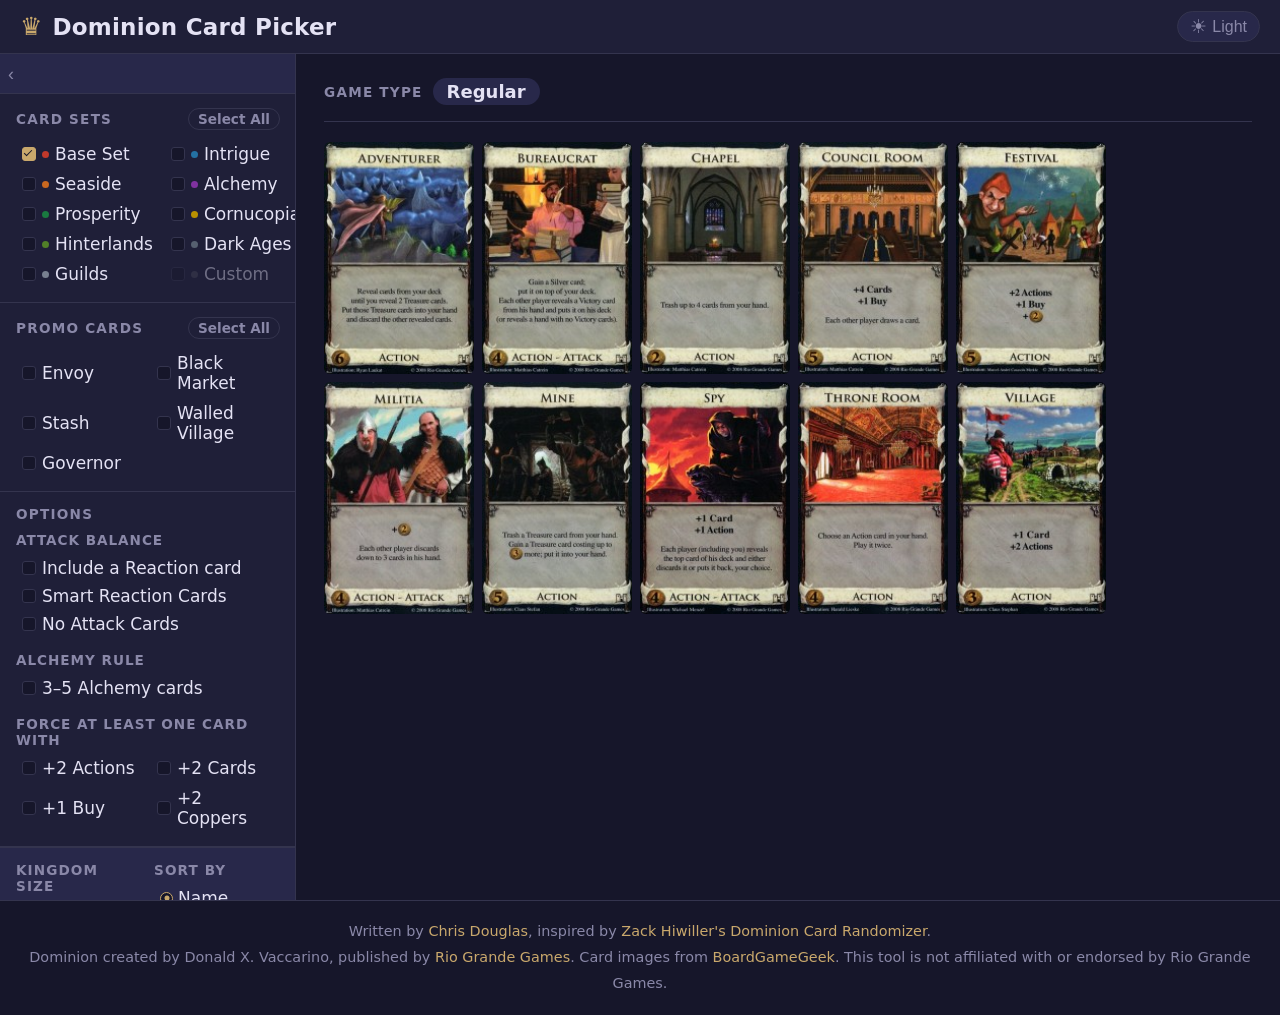
==== index.html @ dff71ae9 "Update UI." ====
<!DOCTYPE html>
<html lang="en" data-theme="dark">
<head>
  <meta charset="UTF-8" />
  <meta name="viewport" content="width=device-width, initial-scale=1.0" />
  <title>Dominion Card Picker</title>
  <!-- Runs before CSS to prevent flash of wrong theme -->
  <script>
    (function () {
      const t = localStorage.getItem('dominion-theme');
      if (t) document.documentElement.setAttribute('data-theme', t);
    })();
  </script>
  <link rel="stylesheet" href="css/index.css" />
  <script src="js/card_data.js"></script>
  <script type="module" src="js/dominion_picker.js"></script>
</head>
<body>

  <header class="site-header">
    <div class="header-inner">
      <div class="header-brand">
        <span class="brand-icon" aria-hidden="true">♛</span>
        <h1>Dominion Card Picker</h1>
      </div>
      <button id="themeToggle" class="theme-toggle" type="button" aria-label="Switch to light mode">
        <span class="theme-icon">☀</span>
        <span class="theme-label">Light</span>
      </button>
    </div>
  </header>

  <div class="app-layout">

    <!-- ── Sidebar ── -->
    <div class="sidebar-track" id="sidebarTrack">
    <aside class="sidebar" id="sidebar">
      <button class="sidebar-toggle" id="sidebarToggle" type="button" aria-label="Toggle controls panel">
        <span class="sidebar-toggle-icon" aria-hidden="true">‹</span>
        <span class="sidebar-toggle-label">Controls</span>
      </button>
      <form name="controlForm" novalidate>

        <!-- Card Sets -->
        <section class="panel">
          <div class="panel-header">
            <h2 class="panel-title">Card Sets</h2>
            <label class="select-all-chip">
              <input type="checkbox" id="allSetsToggle" value="31" name="allSets" />
              <span id="allCardsText">Select All</span>
            </label>
          </div>
          <div class="checkbox-grid">
            <label class="check-item">
              <input type="checkbox" name="base" value="1" checked />
              <span class="check-box"></span>
              <span class="set-dot" data-set="base"></span>Base Set
            </label>
            <label class="check-item">
              <input type="checkbox" name="intrigue" value="2" />
              <span class="check-box"></span>
              <span class="set-dot" data-set="intrigue"></span>Intrigue
            </label>
            <label class="check-item">
              <input type="checkbox" name="seaside" value="3" />
              <span class="check-box"></span>
              <span class="set-dot" data-set="seaside"></span>Seaside
            </label>
            <label class="check-item">
              <input type="checkbox" name="alchemy" value="4" />
              <span class="check-box"></span>
              <span class="set-dot" data-set="alchemy"></span>Alchemy
            </label>
            <label class="check-item">
              <input type="checkbox" name="prosperity" value="5" />
              <span class="check-box"></span>
              <span class="set-dot" data-set="prosperity"></span>Prosperity
            </label>
            <label class="check-item">
              <input type="checkbox" name="cornucopia" value="6" />
              <span class="check-box"></span>
              <span class="set-dot" data-set="cornucopia"></span>Cornucopia
            </label>
            <label class="check-item">
              <input type="checkbox" name="hinterlands" value="7" />
              <span class="check-box"></span>
              <span class="set-dot" data-set="hinterlands"></span>Hinterlands
            </label>
            <label class="check-item">
              <input type="checkbox" name="darkages" value="8" />
              <span class="check-box"></span>
              <span class="set-dot" data-set="darkages"></span>Dark Ages
            </label>
            <label class="check-item">
              <input type="checkbox" name="guilds" value="9" />
              <span class="check-box"></span>
              <span class="set-dot" data-set="guilds"></span>Guilds
            </label>
            <label class="check-item">
              <input type="checkbox" name="custom" value="10" />
              <span class="check-box"></span>
              <span class="set-dot" data-set="custom"></span>Custom
            </label>
          </div>
        </section>

        <!-- Promo Cards -->
        <section class="panel">
          <div class="panel-header">
            <h2 class="panel-title">Promo Cards</h2>
            <label class="select-all-chip">
              <input type="checkbox" id="allPromosToggle" value="32" name="allSets" />
              <span id="allPromoCardsText">Select All</span>
            </label>
          </div>
          <div class="checkbox-grid checkbox-grid--promos">
            <label class="check-item">
              <input type="checkbox" name="envoy" value="20" />
              <span class="check-box"></span>Envoy
            </label>
            <label class="check-item">
              <input type="checkbox" name="blackMarket" value="21" />
              <span class="check-box"></span>Black Market
            </label>
            <label class="check-item">
              <input type="checkbox" name="stash" value="22" />
              <span class="check-box"></span>Stash
            </label>
            <label class="check-item">
              <input type="checkbox" name="walledvillage" value="23" />
              <span class="check-box"></span>Walled Village
            </label>
            <label class="check-item">
              <input type="checkbox" name="governor" value="24" />
              <span class="check-box"></span>Governor
            </label>
          </div>
        </section>

        <!-- Options -->
        <section class="panel">
          <h2 class="panel-title">Options</h2>

          <div class="option-group">
            <h3 class="option-group-title">Attack Balance</h3>
            <label class="check-item">
              <input type="checkbox" name="attackBalance" value="35" />
              <span class="check-box"></span>
              Include a Reaction card
            </label>
            <label class="check-item" title="Picks the reaction card that best counters the selected attack cards.">
              <input type="checkbox" name="smartAttackBalance" value="36" />
              <span class="check-box"></span>
              Smart Reaction Cards
            </label>
            <label class="check-item">
              <input type="checkbox" name="noAttack" value="40" />
              <span class="check-box"></span>
              No Attack Cards
            </label>
          </div>

          <div class="option-group">
            <h3 class="option-group-title">Alchemy Rule</h3>
            <label class="check-item" title="Applies the recommended 3–5 Alchemy card rule when Alchemy is selected.">
              <input type="checkbox" name="randomAlchemy" value="32" />
              <span class="check-box"></span>
              3–5 Alchemy cards
            </label>
          </div>

          <div class="option-group">
            <h3 class="option-group-title">Force at Least One Card With</h3>
            <div class="force-grid">
              <label class="check-item" title="Forces at least 1 card that grants +2 or more Actions.">
                <input type="checkbox" name="mustActions" value="50" />
                <span class="check-box"></span>+2 Actions
              </label>
              <label class="check-item" title="Forces at least 1 card that grants +2 or more Cards.">
                <input type="checkbox" name="mustCards" value="51" />
                <span class="check-box"></span>+2 Cards
              </label>
              <label class="check-item" title="Forces at least 1 card that grants +1 or more Buys.">
                <input type="checkbox" name="mustBuys" value="52" />
                <span class="check-box"></span>+1 Buy
              </label>
              <label class="check-item" title="Forces at least 1 card that grants +2 or more Coppers.">
                <input type="checkbox" name="mustCoppers" value="53" />
                <span class="check-box"></span>+2 Coppers
              </label>
            </div>
          </div>
        </section>

        <!-- Generate -->
        <section class="panel panel--generate">
          <div class="generate-controls">
            <div class="generate-count">
              <label class="field-label" for="numberOfCards">Kingdom Size</label>
              <select name="numberOfCards" id="numberOfCards">
                <option value="10" selected>10 cards</option>
                <option value="11">11 cards</option>
                <option value="12">12 cards</option>
                <option value="13">13 cards</option>
                <option value="14">14 cards</option>
                <option value="15">15 cards</option>
              </select>
            </div>
            <div class="sort-controls">
              <span class="field-label">Sort By</span>
              <div class="radio-group">
                <label class="radio-item">
                  <input type="radio" name="sortOption" value="0" checked />
                  <span class="radio-dot"></span>Name
                </label>
                <label class="radio-item">
                  <input type="radio" name="sortOption" value="1" />
                  <span class="radio-dot"></span>Cost
                </label>
                <label class="radio-item">
                  <input type="radio" name="sortOption" value="2" />
                  <span class="radio-dot"></span>Set
                </label>
              </div>
            </div>
          </div>
          <button type="button" id="newRandomBtn" class="btn-generate">
            New Random Kingdom
          </button>
        </section>

        <!-- Pre-generated Sets -->
        <section class="panel">
          <h2 class="panel-title">Pre-generated Sets</h2>
          <div id="preGenContainer" class="pregen-container" style="display:none"></div>
        </section>

      </form>
    </aside>
    </div><!-- /sidebar-track -->

    <!-- ── Output ── -->
    <main class="output-area">
      <div class="game-type-bar">
        <span class="game-type-label">Game Type</span>
        <span id="gameType" class="game-type-badge regular"></span>
      </div>
      <div id="content"></div>
    </main>

  </div>

  <footer class="site-footer">
    <p>
      Written by <a href="http://www.chrisdouglas.ca/games/dominion/" target="_blank" rel="noopener">Chris Douglas</a>,
      inspired by <a href="http://www.hiwiller.com/dominion/" target="_blank" rel="noopener">Zack Hiwiller's Dominion Card Randomizer</a>.<br />
      Dominion created by Donald X. Vaccarino, published by
      <a href="http://www.riograndegames.com/games.html?id=278" target="_blank" rel="noopener">Rio Grande Games</a>.
      Card images from <a href="http://www.boardgamegeek.com/boardgame/36218/dominion" target="_blank" rel="noopener">BoardGameGeek</a>.
      This tool is not affiliated with or endorsed by Rio Grande Games.
    </p>
  </footer>

</body>
</html>
---- css/index.css ----
/* ════════════════════════════════════════════════════
   Dominion Card Picker — index.css
   Theme: dark (default) | light  →  [data-theme="light"] on <html>
   Sidebar: collapses left on desktop, collapses up on mobile
   ════════════════════════════════════════════════════ */

/* ── Reset ── */
*, *::before, *::after { box-sizing: border-box; margin: 0; padding: 0; }
html { font-size: 20px; }

/* ════════════════════════════════════════════════════
   Theme Variables
   ════════════════════════════════════════════════════ */

/* Dark (default) */
:root {
  --bg:                #16162a;
  --bg-surface:        #1f1f38;
  --bg-elevated:       #28284a;
  --bg-hover:          #31315a;
  --text:              #e4e2f4;
  --text-muted:        #8a88a8;
  --accent:            #c9a86c;
  --accent-hover:      #dfc08a;
  --accent-text:       #16162a;
  --border:            #34344e;
  --input-bg:          #16162a;
  --shadow-sm:         0 1px 4px rgba(0,0,0,.4);
  --shadow:            0 4px 16px rgba(0,0,0,.55);
  --shadow-card:       0 8px 28px rgba(0,0,0,.65);
  --radius:            8px;
  --radius-sm:         4px;
  --radius-pill:       20px;
  --transition:        160ms ease;
  --sidebar-w:         296px;
  --sidebar-strip:     28px;  /* collapsed width on desktop */
  --toggle-h:          40px;  /* height of sidebar toggle bar */
  --header-h:          54px;
  --color-special:     #e87858;
}

/* Light (parchment) */
[data-theme="light"] {
  --bg:                #ede8d8;
  --bg-surface:        #f6f2e6;
  --bg-elevated:       #e8e2cc;
  --bg-hover:          #ddd7c0;
  --text:              #26200e;
  --text-muted:        #6a5c3e;
  --accent:            #7b3f00;
  --accent-hover:      #9a5218;
  --accent-text:       #f6f2e6;
  --border:            #cec4a4;
  --input-bg:          #f6f2e6;
  --shadow-sm:         0 1px 4px rgba(0,0,0,.12);
  --shadow:            0 4px 16px rgba(0,0,0,.16);
  --shadow-card:       0 8px 28px rgba(0,0,0,.22);
  --color-special:     #b83020;
}

/* Card set palette — same on both themes */
:root {
  --set-base:        #c0392b;
  --set-intrigue:    #2471a3;
  --set-seaside:     #c96820;
  --set-alchemy:     #8032a0;
  --set-prosperity:  #1a7a40;
  --set-cornucopia:  #b89000;
  --set-hinterlands: #518028;
  --set-darkages:    #566070;
  --set-guilds:      #788090;
  --set-custom:      #484858;
}

/* ════════════════════════════════════════════════════
   Base
   ════════════════════════════════════════════════════ */
body {
  font-family: system-ui, -apple-system, 'Segoe UI', Roboto, sans-serif;
  background: var(--bg);
  color: var(--text);
  min-height: 100vh;
  display: flex;
  flex-direction: column;
  transition: background var(--transition), color var(--transition);
}
a { color: var(--accent); text-decoration: none; }
a:hover { text-decoration: underline; }

/* ════════════════════════════════════════════════════
   Header
   ════════════════════════════════════════════════════ */
.site-header {
  height: var(--header-h);
  background: var(--bg-surface);
  border-bottom: 1px solid var(--border);
  position: sticky;
  top: 0;
  z-index: 100;
  flex-shrink: 0;
  transition: background var(--transition), border-color var(--transition);
}
.header-inner {
  max-width: 1800px;
  margin: 0 auto;
  padding: 0 20px;
  height: 100%;
  display: flex;
  align-items: center;
  justify-content: space-between;
}
.header-brand { display: flex; align-items: center; gap: 10px; }
.brand-icon   { font-size: 1.25rem; color: var(--accent); line-height: 1; }
h1 { font-size: 1.15rem; font-weight: 600; letter-spacing: .01em; }

.theme-toggle {
  display: flex;
  align-items: center;
  gap: 5px;
  padding: 5px 12px;
  background: var(--bg-elevated);
  border: 1px solid var(--border);
  border-radius: var(--radius-pill);
  color: var(--text-muted);
  font-size: .8rem;
  cursor: pointer;
  transition: all var(--transition);
}
.theme-toggle:hover { border-color: var(--accent); color: var(--accent); }
.theme-icon { font-size: .95rem; line-height: 1; }

/* ════════════════════════════════════════════════════
   App layout  (flex; sidebar-track collapses)
   ════════════════════════════════════════════════════ */
.app-layout {
  display: flex;
  flex: 1;
  align-items: stretch;
  max-width: 1800px;
  margin: 0 auto;
  width: 100%;
}

/* ════════════════════════════════════════════════════
   Sidebar track — handles clipping + width transition
   ════════════════════════════════════════════════════ */
.sidebar-track {
  flex-shrink: 0;
  width: var(--sidebar-w);
  overflow: hidden;                              /* clips sidebar during collapse */
  border-right: 1px solid var(--border);
  transition: width 260ms cubic-bezier(.4,0,.2,1),
              border-color var(--transition);
}
.sidebar-track.collapsed {
  width: var(--sidebar-strip);
}

/* ── Sidebar — sticky scroller inside the track ── */
.sidebar {
  width: var(--sidebar-w);                       /* fixed; gets clipped by track */
  min-height: 100%;
  background: var(--bg-surface);
  position: sticky;
  top: var(--header-h);
  max-height: calc(100vh - var(--header-h));
  overflow-y: auto;
  overflow-x: hidden;
  display: flex;
  flex-direction: column;
  transition: background var(--transition);
}
.sidebar::-webkit-scrollbar { width: 3px; }
.sidebar::-webkit-scrollbar-track { background: transparent; }
.sidebar::-webkit-scrollbar-thumb { background: var(--border); border-radius: 2px; }

/* ── Sidebar toggle button ── */
.sidebar-toggle {
  width: 100%;
  height: var(--toggle-h);
  display: flex;
  align-items: center;
  gap: 9px;
  padding: 0 10px 0 8px;
  background: var(--bg-elevated);
  border: none;
  border-bottom: 1px solid var(--border);
  color: var(--text-muted);
  font-size: .82rem;
  cursor: pointer;
  flex-shrink: 0;
  white-space: nowrap;
  position: sticky;
  top: 0;
  z-index: 10;
  transition: background var(--transition), color var(--transition);
}
.sidebar-toggle:hover { background: var(--bg-hover); color: var(--text); }

.sidebar-toggle-icon {
  font-size: .9rem;
  line-height: 1;
  flex-shrink: 0;
  transition: transform 260ms cubic-bezier(.4,0,.2,1);
}

/* ════════════════════════════════════════════════════
   Desktop collapse  (> 780px) — slides left
   ════════════════════════════════════════════════════ */
@media (min-width: 781px) {
  .sidebar-toggle-label { display: none; }

  /* ‹ default (collapse left) → rotates to › on collapse */
  .sidebar-track.collapsed .sidebar-toggle-icon {
    transform: rotate(180deg);
  }
}

/* ════════════════════════════════════════════════════
   Mobile collapse  (≤ 780px) — collapses up
   ════════════════════════════════════════════════════ */
@media (max-width: 780px) {
  .app-layout { flex-direction: column; }

  .sidebar-track {
    width: 100%;
    border-right: none;
    border-bottom: 1px solid var(--border);
    max-height: 2000px;                          /* large enough for any content */
    overflow: hidden;
    /* override desktop width transition with max-height */
    transition: max-height 360ms cubic-bezier(.4,0,.2,1),
                border-color var(--transition);
  }
  .sidebar-track.collapsed {
    width: 100%;
    max-height: var(--toggle-h);                 /* show only the toggle bar */
  }

  .sidebar {
    width: 100%;
    position: static;
    max-height: none;
    overflow-y: visible;
  }

  /* ‹ rotated to point UP (∧) — indicates will collapse upward */
  .sidebar-toggle-icon { transform: rotate(-90deg); }
  /* collapsed → points DOWN (∨) */
  .sidebar-track.collapsed .sidebar-toggle-icon { transform: rotate(90deg); }
}

/* ════════════════════════════════════════════════════
   Panels
   ════════════════════════════════════════════════════ */
.panel {
  padding: 14px 16px;
  border-bottom: 1px solid var(--border);
}
.panel--generate {
  background: var(--bg-elevated);
  border-top: 1px solid var(--border);
}
.panel-header {
  display: flex;
  align-items: center;
  justify-content: space-between;
  margin-bottom: 10px;
}
.panel-title {
  font-size: .68rem;
  font-weight: 700;
  letter-spacing: .09em;
  text-transform: uppercase;
  color: var(--text-muted);
}
.panel > .panel-title { margin-bottom: 10px; }

/* ════════════════════════════════════════════════════
   Checkbox grid
   ════════════════════════════════════════════════════ */
.checkbox-grid {
  display: grid;
  grid-template-columns: 1fr 1fr;
  gap: 2px 6px;
}
.checkbox-grid--promos { grid-template-columns: 1fr 1fr; }

/* ── Check items ── */
.check-item {
  display: flex;
  align-items: center;
  gap: 6px;
  padding: 4px 6px;
  border-radius: var(--radius-sm);
  font-size: .85rem;
  cursor: pointer;
  user-select: none;
  transition: background var(--transition);
}
.check-item:hover { background: var(--bg-hover); }
.check-item input[type="checkbox"] {
  position: absolute; opacity: 0; width: 0; height: 0; pointer-events: none;
}
.check-box {
  width: 14px; height: 14px; min-width: 14px;
  border: 1.5px solid var(--border);
  border-radius: 3px;
  background: var(--input-bg);
  position: relative;
  transition: all var(--transition);
  flex-shrink: 0;
}
.check-item input[type="checkbox"]:checked ~ .check-box {
  background: var(--accent);
  border-color: var(--accent);
}
.check-item input[type="checkbox"]:checked ~ .check-box::after {
  content: '';
  position: absolute;
  left: 3px; top: 0;
  width: 4px; height: 8px;
  border: 1.5px solid var(--accent-text);
  border-top: none; border-left: none;
  transform: rotate(45deg);
}
.check-item input[type="checkbox"]:focus-visible ~ .check-box {
  outline: 2px solid var(--accent);
  outline-offset: 2px;
}
.check-item:has(input[type="checkbox"]:disabled) {
  opacity: 0.4;
  cursor: not-allowed;
  pointer-events: none;
}

/* ── Select-all chip ── */
.select-all-chip {
  display: flex;
  align-items: center;
  cursor: pointer;
  user-select: none;
}
.select-all-chip input[type="checkbox"] {
  position: absolute; opacity: 0; width: 0; height: 0;
}
.select-all-chip span {
  font-size: .68rem;
  font-weight: 600;
  padding: 2px 9px;
  border: 1px solid var(--border);
  border-radius: var(--radius-pill);
  color: var(--text-muted);
  transition: all var(--transition);
}
.select-all-chip:hover span { border-color: var(--accent); color: var(--accent); }

/* ── Set color dots ── */
.set-dot {
  width: 7px; height: 7px; min-width: 7px;
  border-radius: 50%;
  flex-shrink: 0;
}
.set-dot[data-set="base"]        { background: var(--set-base); }
.set-dot[data-set="intrigue"]    { background: var(--set-intrigue); }
.set-dot[data-set="seaside"]     { background: var(--set-seaside); }
.set-dot[data-set="alchemy"]     { background: var(--set-alchemy); }
.set-dot[data-set="prosperity"]  { background: var(--set-prosperity); }
.set-dot[data-set="cornucopia"]  { background: var(--set-cornucopia); }
.set-dot[data-set="hinterlands"] { background: var(--set-hinterlands); }
.set-dot[data-set="darkages"]    { background: var(--set-darkages); }
.set-dot[data-set="guilds"]      { background: var(--set-guilds); }
.set-dot[data-set="custom"]      { background: var(--set-custom); }

/* ════════════════════════════════════════════════════
   Options
   ════════════════════════════════════════════════════ */
.option-group { margin-bottom: 14px; }
.option-group:last-child { margin-bottom: 0; }
.option-group-title {
  font-size: .68rem;
  font-weight: 700;
  letter-spacing: .07em;
  text-transform: uppercase;
  color: var(--text-muted);
  margin-bottom: 6px;
}
.force-grid {
  display: grid;
  grid-template-columns: 1fr 1fr;
  gap: 2px 6px;
}

/* ════════════════════════════════════════════════════
   Radio buttons
   ════════════════════════════════════════════════════ */
.radio-group { display: flex; gap: 2px; flex-wrap: wrap; }
.radio-item {
  display: flex;
  align-items: center;
  gap: 5px;
  padding: 4px 6px;
  border-radius: var(--radius-sm);
  font-size: .85rem;
  cursor: pointer;
  user-select: none;
  transition: background var(--transition);
}
.radio-item:hover { background: var(--bg-hover); }
.radio-item input[type="radio"] {
  position: absolute; opacity: 0; width: 0; height: 0;
}
.radio-dot {
  width: 13px; height: 13px; min-width: 13px;
  border: 1.5px solid var(--border);
  border-radius: 50%;
  background: var(--input-bg);
  position: relative;
  flex-shrink: 0;
  transition: border-color var(--transition);
}
.radio-item input[type="radio"]:checked ~ .radio-dot { border-color: var(--accent); }
.radio-item input[type="radio"]:checked ~ .radio-dot::after {
  content: '';
  position: absolute;
  left: 50%; top: 50%;
  transform: translate(-50%,-50%);
  width: 5px; height: 5px;
  border-radius: 50%;
  background: var(--accent);
}

/* ════════════════════════════════════════════════════
   Generate controls
   ════════════════════════════════════════════════════ */
.generate-controls { display: flex; gap: 12px; margin-bottom: 14px; }
.generate-count, .sort-controls { flex: 1; }
.field-label {
  display: block;
  font-size: .68rem;
  font-weight: 700;
  letter-spacing: .08em;
  text-transform: uppercase;
  color: var(--text-muted);
  margin-bottom: 6px;
}
select {
  width: 100%;
  appearance: none;
  background: var(--input-bg)
    url("data:image/svg+xml,%3Csvg xmlns='http://www.w3.org/2000/svg' width='10' height='6'%3E%3Cpath d='M0 0l5 6 5-6z' fill='%23888'/%3E%3C/svg%3E")
    no-repeat right 10px center;
  border: 1px solid var(--border);
  border-radius: var(--radius-sm);
  color: var(--text);
  padding: 6px 28px 6px 10px;
  font-size: .85rem;
  cursor: pointer;
  transition: border-color var(--transition);
}
select:hover, select:focus { border-color: var(--accent); outline: none; }

.btn-generate {
  width: 100%;
  padding: 11px;
  background: var(--accent);
  color: var(--accent-text);
  border: none;
  border-radius: var(--radius);
  font-size: .95rem;
  font-weight: 700;
  letter-spacing: .02em;
  cursor: pointer;
  transition: background var(--transition), transform var(--transition);
}
.btn-generate:hover { background: var(--accent-hover); transform: translateY(-1px); }
.btn-generate:active { transform: none; }

/* ── Pre-gen ── */
.pregen-container {
  flex-direction: column;
  gap: 8px;
}
.pregen-container input[type="button"] {
  align-self: flex-start;
  padding: 6px 16px;
  background: var(--bg-elevated);
  border: 1px solid var(--border);
  border-radius: var(--radius-sm);
  color: var(--text);
  font-size: .85rem;
  cursor: pointer;
  transition: all var(--transition);
}
.pregen-container input[type="button"]:hover { border-color: var(--accent); color: var(--accent); }

/* ════════════════════════════════════════════════════
   Output area
   ════════════════════════════════════════════════════ */
.output-area {
  flex: 1;
  min-width: 0;
  padding: 24px 28px;
}

.game-type-bar {
  display: flex;
  align-items: center;
  gap: 10px;
  margin-bottom: 20px;
  padding-bottom: 16px;
  border-bottom: 1px solid var(--border);
  min-height: 38px;
}
.game-type-label {
  font-size: .68rem;
  font-weight: 700;
  letter-spacing: .09em;
  text-transform: uppercase;
  color: var(--text-muted);
}
.game-type-badge {
  font-size: .9rem;
  font-weight: 700;
  padding: 3px 14px;
  border-radius: var(--radius-pill);
  transition: all var(--transition);
}
.game-type-badge:empty { display: none; }
.game-type-badge.regular {
  background: var(--bg-elevated);
  color: var(--text);
}
.game-type-badge.red {
  background: color-mix(in srgb, var(--color-special) 14%, transparent);
  color: var(--color-special);
  border: 1px solid color-mix(in srgb, var(--color-special) 30%, transparent);
}

/* ════════════════════════════════════════════════════
   Card grid
   ════════════════════════════════════════════════════ */
.card-grid {
  display: grid;
  grid-template-columns: repeat(auto-fill, 150px);
  gap: 8px;
  margin-bottom: 24px;
  max-width: 782px; /* 5 × 150px + 4 × 8px gap */
}
.card-cell {
  width: 150px;
  height: 232px;
  border-radius: 6px;
  overflow: hidden;
  position: relative;
  transition: transform 160ms ease, box-shadow 160ms ease;
  cursor: default;
}
.card-cell:hover {
  transform: translateY(-6px);
  box-shadow: var(--shadow-card);
  z-index: 2;
}
.card-cell img { display: block; width: 100%; height: 100%; object-fit: cover; }
.card-cell.custom {
  display: flex;
  align-items: flex-start;
  padding: 10px;
  font-size: .8rem;
  line-height: 1.5;
  color: #fff;
  background-size: cover;
  background-position: center;
}

.set-base        { background-color: var(--set-base); }
.set-intrigue    { background-color: var(--set-intrigue); }
.set-seaside     { background-color: var(--set-seaside); }
.set-alchemy     { background-color: var(--set-alchemy); }
.set-prosperity  { background-color: var(--set-prosperity); }
.set-cornucopia  { background-color: var(--set-cornucopia); }
.set-hinterlands { background-color: var(--set-hinterlands); }
.set-darkages    { background-color: var(--set-darkages); }
.set-guilds      { background-color: var(--set-guilds); }
.set-custom      { background-color: var(--set-custom); }

/* ── Bane pile ── */
.bane-section { margin-top: 4px; }
.bane-label {
  font-size: .68rem;
  font-weight: 700;
  letter-spacing: .09em;
  text-transform: uppercase;
  color: var(--text-muted);
  margin-bottom: 8px;
}
.bane-card { display: inline-block; }

/* ════════════════════════════════════════════════════
   Footer
   ════════════════════════════════════════════════════ */
.site-footer {
  border-top: 1px solid var(--border);
  padding: 18px 24px;
  font-size: .72rem;
  color: var(--text-muted);
  text-align: center;
  line-height: 1.8;
  flex-shrink: 0;
}

/* ════════════════════════════════════════════════════
   Mid-width adjustment  (1024px)
   ════════════════════════════════════════════════════ */
@media (max-width: 1024px) {
  :root { --sidebar-w: 264px; }
}
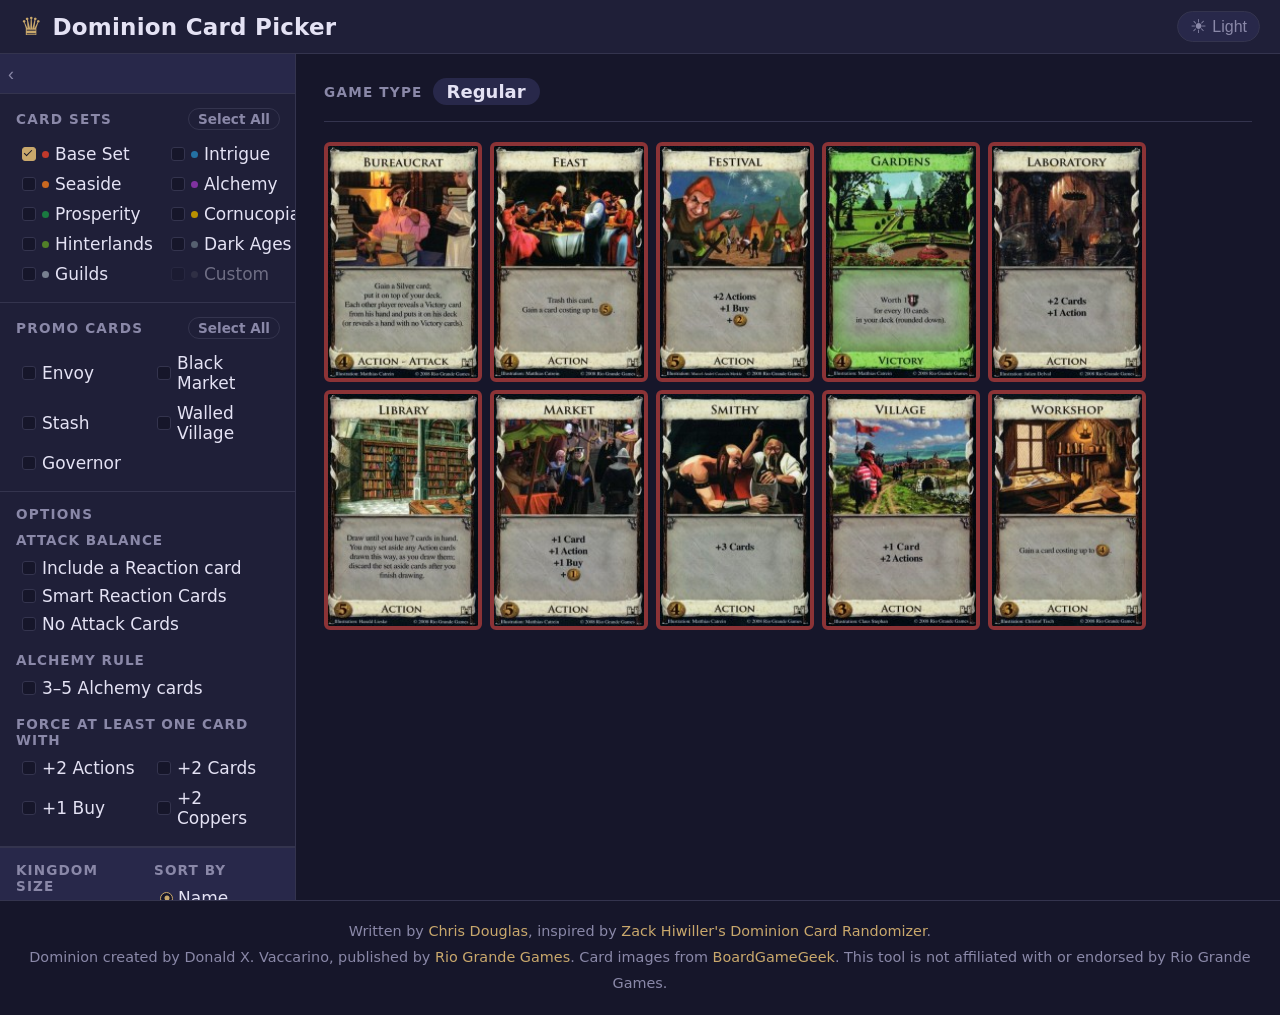
==== commit 5096c684: "Move CARD_SETS to an Object Update comments to plaintext" ====
--- a/index.html
+++ b/index.html
@@ -50,58 +50,7 @@
               <span id="allCardsText">Select All</span>
             </label>
           </div>
-          <div class="checkbox-grid">
-            <label class="check-item">
-              <input type="checkbox" name="base" value="1" checked />
-              <span class="check-box"></span>
-              <span class="set-dot" data-set="base"></span>Base Set
-            </label>
-            <label class="check-item">
-              <input type="checkbox" name="intrigue" value="2" />
-              <span class="check-box"></span>
-              <span class="set-dot" data-set="intrigue"></span>Intrigue
-            </label>
-            <label class="check-item">
-              <input type="checkbox" name="seaside" value="3" />
-              <span class="check-box"></span>
-              <span class="set-dot" data-set="seaside"></span>Seaside
-            </label>
-            <label class="check-item">
-              <input type="checkbox" name="alchemy" value="4" />
-              <span class="check-box"></span>
-              <span class="set-dot" data-set="alchemy"></span>Alchemy
-            </label>
-            <label class="check-item">
-              <input type="checkbox" name="prosperity" value="5" />
-              <span class="check-box"></span>
-              <span class="set-dot" data-set="prosperity"></span>Prosperity
-            </label>
-            <label class="check-item">
-              <input type="checkbox" name="cornucopia" value="6" />
-              <span class="check-box"></span>
-              <span class="set-dot" data-set="cornucopia"></span>Cornucopia
-            </label>
-            <label class="check-item">
-              <input type="checkbox" name="hinterlands" value="7" />
-              <span class="check-box"></span>
-              <span class="set-dot" data-set="hinterlands"></span>Hinterlands
-            </label>
-            <label class="check-item">
-              <input type="checkbox" name="darkages" value="8" />
-              <span class="check-box"></span>
-              <span class="set-dot" data-set="darkages"></span>Dark Ages
-            </label>
-            <label class="check-item">
-              <input type="checkbox" name="guilds" value="9" />
-              <span class="check-box"></span>
-              <span class="set-dot" data-set="guilds"></span>Guilds
-            </label>
-            <label class="check-item">
-              <input type="checkbox" name="custom" value="10" />
-              <span class="check-box"></span>
-              <span class="set-dot" data-set="custom"></span>Custom
-            </label>
-          </div>
+          <div class="checkbox-grid" id="cardSetGrid"></div>
         </section>
 
         <!-- Promo Cards -->
--- a/css/index.css
+++ b/css/index.css
@@ -1,16 +1,16 @@
-/* ════════════════════════════════════════════════════
+/* ----------------------------------------------------
    Dominion Card Picker — index.css
    Theme: dark (default) | light  →  [data-theme="light"] on <html>
    Sidebar: collapses left on desktop, collapses up on mobile
-   ════════════════════════════════════════════════════ */
+   ---------------------------------------------------- */
 
 /* ── Reset ── */
 *, *::before, *::after { box-sizing: border-box; margin: 0; padding: 0; }
 html { font-size: 20px; }
 
-/* ════════════════════════════════════════════════════
+/* ----------------------------------------------------
    Theme Variables
-   ════════════════════════════════════════════════════ */
+   ---------------------------------------------------- */
 
 /* Dark (default) */
 :root {
@@ -72,9 +72,9 @@
   --set-custom:      #484858;
 }
 
-/* ════════════════════════════════════════════════════
+/* ----------------------------------------------------
    Base
-   ════════════════════════════════════════════════════ */
+   ---------------------------------------------------- */
 body {
   font-family: system-ui, -apple-system, 'Segoe UI', Roboto, sans-serif;
   background: var(--bg);
@@ -87,9 +87,9 @@
 a { color: var(--accent); text-decoration: none; }
 a:hover { text-decoration: underline; }
 
-/* ════════════════════════════════════════════════════
+/* ----------------------------------------------------
    Header
-   ════════════════════════════════════════════════════ */
+   ---------------------------------------------------- */
 .site-header {
   height: var(--header-h);
   background: var(--bg-surface);
@@ -129,9 +129,9 @@
 .theme-toggle:hover { border-color: var(--accent); color: var(--accent); }
 .theme-icon { font-size: .95rem; line-height: 1; }
 
-/* ════════════════════════════════════════════════════
+/* ----------------------------------------------------
    App layout  (flex; sidebar-track collapses)
-   ════════════════════════════════════════════════════ */
+   ---------------------------------------------------- */
 .app-layout {
   display: flex;
   flex: 1;
@@ -141,9 +141,9 @@
   width: 100%;
 }
 
-/* ════════════════════════════════════════════════════
+/* ----------------------------------------------------
    Sidebar track — handles clipping + width transition
-   ════════════════════════════════════════════════════ */
+   ---------------------------------------------------- */
 .sidebar-track {
   flex-shrink: 0;
   width: var(--sidebar-w);
@@ -204,9 +204,9 @@
   transition: transform 260ms cubic-bezier(.4,0,.2,1);
 }
 
-/* ════════════════════════════════════════════════════
+/* ----------------------------------------------------
    Desktop collapse  (> 780px) — slides left
-   ════════════════════════════════════════════════════ */
+   ---------------------------------------------------- */
 @media (min-width: 781px) {
   .sidebar-toggle-label { display: none; }
 
@@ -214,11 +214,18 @@
   .sidebar-track.collapsed .sidebar-toggle-icon {
     transform: rotate(180deg);
   }
-}
-
-/* ════════════════════════════════════════════════════
+
+  /* Hide form content when collapsed; sticky breaks overflow:hidden clipping */
+  .sidebar-track.collapsed form[name="controlForm"] {
+    display: none;
+  }
+}
+
+/* ----------------------------------------------------
    Mobile collapse  (≤ 780px) — collapses up
-   ════════════════════════════════════════════════════ */
+   Collapse is applied to the form (not the track) so the
+   sticky toggle button remains visible during page scroll.
+   ---------------------------------------------------- */
 @media (max-width: 780px) {
   .app-layout { flex-direction: column; }
 
@@ -226,15 +233,13 @@
     width: 100%;
     border-right: none;
     border-bottom: 1px solid var(--border);
-    max-height: 2000px;                          /* large enough for any content */
-    overflow: hidden;
-    /* override desktop width transition with max-height */
-    transition: max-height 360ms cubic-bezier(.4,0,.2,1),
-                border-color var(--transition);
+    /* CRITICAL: override desktop's overflow:hidden. A non-scrolling
+       overflow:hidden ancestor traps position:sticky descendants. */
+    overflow: visible;
+    transition: border-color var(--transition);
   }
   .sidebar-track.collapsed {
     width: 100%;
-    max-height: var(--toggle-h);                 /* show only the toggle bar */
   }
 
   .sidebar {
@@ -242,6 +247,31 @@
     position: static;
     max-height: none;
     overflow-y: visible;
+    overflow-x: visible;
+    display: block;                              /* break flex so sticky works */
+    min-height: 0;
+  }
+
+  /* Toggle sticks to viewport top while user scrolls controls */
+  .sidebar-toggle {
+    position: sticky;
+    top: var(--header-h);
+    z-index: 20;
+    box-shadow: 0 2px 6px rgba(0,0,0,.35);
+  }
+
+  /* Form collapses instead of the track.
+     No overflow:hidden here — it would create a new sticky scroll
+     context and trap the toggle.  Collapse via transform+max-height
+     with overflow:clip (which, unlike hidden, does NOT create a
+     scroll container so sticky escapes to the viewport). */
+  .sidebar-track form[name="controlForm"] {
+    overflow: clip;
+    max-height: 4000px;
+    transition: max-height 400ms cubic-bezier(.4,0,.2,1);
+  }
+  .sidebar-track.collapsed form[name="controlForm"] {
+    max-height: 0;
   }
 
   /* ‹ rotated to point UP (∧) — indicates will collapse upward */
@@ -250,9 +280,9 @@
   .sidebar-track.collapsed .sidebar-toggle-icon { transform: rotate(90deg); }
 }
 
-/* ════════════════════════════════════════════════════
+/* ----------------------------------------------------
    Panels
-   ════════════════════════════════════════════════════ */
+   ---------------------------------------------------- */
 .panel {
   padding: 14px 16px;
   border-bottom: 1px solid var(--border);
@@ -276,9 +306,9 @@
 }
 .panel > .panel-title { margin-bottom: 10px; }
 
-/* ════════════════════════════════════════════════════
+/* ----------------------------------------------------
    Checkbox grid
-   ════════════════════════════════════════════════════ */
+   ---------------------------------------------------- */
 .checkbox-grid {
   display: grid;
   grid-template-columns: 1fr 1fr;
@@ -372,9 +402,9 @@
 .set-dot[data-set="guilds"]      { background: var(--set-guilds); }
 .set-dot[data-set="custom"]      { background: var(--set-custom); }
 
-/* ════════════════════════════════════════════════════
+/* ----------------------------------------------------
    Options
-   ════════════════════════════════════════════════════ */
+   ---------------------------------------------------- */
 .option-group { margin-bottom: 14px; }
 .option-group:last-child { margin-bottom: 0; }
 .option-group-title {
@@ -391,9 +421,9 @@
   gap: 2px 6px;
 }
 
-/* ════════════════════════════════════════════════════
+/* ----------------------------------------------------
    Radio buttons
-   ════════════════════════════════════════════════════ */
+   ---------------------------------------------------- */
 .radio-group { display: flex; gap: 2px; flex-wrap: wrap; }
 .radio-item {
   display: flex;
@@ -430,9 +460,9 @@
   background: var(--accent);
 }
 
-/* ════════════════════════════════════════════════════
+/* ----------------------------------------------------
    Generate controls
-   ════════════════════════════════════════════════════ */
+   ---------------------------------------------------- */
 .generate-controls { display: flex; gap: 12px; margin-bottom: 14px; }
 .generate-count, .sort-controls { flex: 1; }
 .field-label {
@@ -494,9 +524,9 @@
 }
 .pregen-container input[type="button"]:hover { border-color: var(--accent); color: var(--accent); }
 
-/* ════════════════════════════════════════════════════
+/* ----------------------------------------------------
    Output area
-   ════════════════════════════════════════════════════ */
+   ---------------------------------------------------- */
 .output-area {
   flex: 1;
   min-width: 0;
@@ -537,22 +567,23 @@
   border: 1px solid color-mix(in srgb, var(--color-special) 30%, transparent);
 }
 
-/* ════════════════════════════════════════════════════
+/* ----------------------------------------------------
    Card grid
-   ════════════════════════════════════════════════════ */
+   ---------------------------------------------------- */
 .card-grid {
   display: grid;
-  grid-template-columns: repeat(auto-fill, 150px);
+  grid-template-columns: repeat(auto-fill, 158px); /* 150px image + 4px border each side */
   gap: 8px;
   margin-bottom: 24px;
-  max-width: 782px; /* 5 × 150px + 4 × 8px gap */
+  max-width: 822px; /* 5 × 158px + 4 × 8px gap */
 }
 .card-cell {
-  width: 150px;
-  height: 232px;
+  width: 158px;
+  height: 240px; /* 232px image + 4px border each side */
   border-radius: 6px;
   overflow: hidden;
   position: relative;
+  border: 4px solid transparent;
   transition: transform 160ms ease, box-shadow 160ms ease;
   cursor: default;
 }
@@ -573,16 +604,29 @@
   background-position: center;
 }
 
-.set-base        { background-color: var(--set-base); }
-.set-intrigue    { background-color: var(--set-intrigue); }
-.set-seaside     { background-color: var(--set-seaside); }
-.set-alchemy     { background-color: var(--set-alchemy); }
-.set-prosperity  { background-color: var(--set-prosperity); }
-.set-cornucopia  { background-color: var(--set-cornucopia); }
-.set-hinterlands { background-color: var(--set-hinterlands); }
-.set-darkages    { background-color: var(--set-darkages); }
-.set-guilds      { background-color: var(--set-guilds); }
-.set-custom      { background-color: var(--set-custom); }
+/* Set-colored borders — muted on dark (default), full saturation on light */
+.set-base        { border-color: color-mix(in srgb, var(--set-base) 65%, var(--bg-elevated)); }
+.set-intrigue    { border-color: color-mix(in srgb, var(--set-intrigue) 65%, var(--bg-elevated)); }
+.set-seaside     { border-color: color-mix(in srgb, var(--set-seaside) 65%, var(--bg-elevated)); }
+.set-alchemy     { border-color: color-mix(in srgb, var(--set-alchemy) 65%, var(--bg-elevated)); }
+.set-prosperity  { border-color: color-mix(in srgb, var(--set-prosperity) 65%, var(--bg-elevated)); }
+.set-cornucopia  { border-color: color-mix(in srgb, var(--set-cornucopia) 65%, var(--bg-elevated)); }
+.set-hinterlands { border-color: color-mix(in srgb, var(--set-hinterlands) 65%, var(--bg-elevated)); }
+.set-darkages    { border-color: color-mix(in srgb, var(--set-darkages) 65%, var(--bg-elevated)); }
+.set-guilds      { border-color: color-mix(in srgb, var(--set-guilds) 65%, var(--bg-elevated)); }
+.set-custom      { border-color: color-mix(in srgb, var(--set-custom) 65%, var(--bg-elevated)); }
+
+/* Light theme: full-saturation borders */
+[data-theme="light"] .set-base        { border-color: var(--set-base); }
+[data-theme="light"] .set-intrigue    { border-color: var(--set-intrigue); }
+[data-theme="light"] .set-seaside     { border-color: var(--set-seaside); }
+[data-theme="light"] .set-alchemy     { border-color: var(--set-alchemy); }
+[data-theme="light"] .set-prosperity  { border-color: var(--set-prosperity); }
+[data-theme="light"] .set-cornucopia  { border-color: var(--set-cornucopia); }
+[data-theme="light"] .set-hinterlands { border-color: var(--set-hinterlands); }
+[data-theme="light"] .set-darkages    { border-color: var(--set-darkages); }
+[data-theme="light"] .set-guilds      { border-color: var(--set-guilds); }
+[data-theme="light"] .set-custom      { border-color: var(--set-custom); }
 
 /* ── Bane pile ── */
 .bane-section { margin-top: 4px; }
@@ -596,9 +640,9 @@
 }
 .bane-card { display: inline-block; }
 
-/* ════════════════════════════════════════════════════
+/* ----------------------------------------------------
    Footer
-   ════════════════════════════════════════════════════ */
+   ---------------------------------------------------- */
 .site-footer {
   border-top: 1px solid var(--border);
   padding: 18px 24px;
@@ -609,9 +653,9 @@
   flex-shrink: 0;
 }
 
-/* ════════════════════════════════════════════════════
+/* ----------------------------------------------------
    Mid-width adjustment  (1024px)
-   ════════════════════════════════════════════════════ */
+   ---------------------------------------------------- */
 @media (max-width: 1024px) {
   :root { --sidebar-w: 264px; }
 }
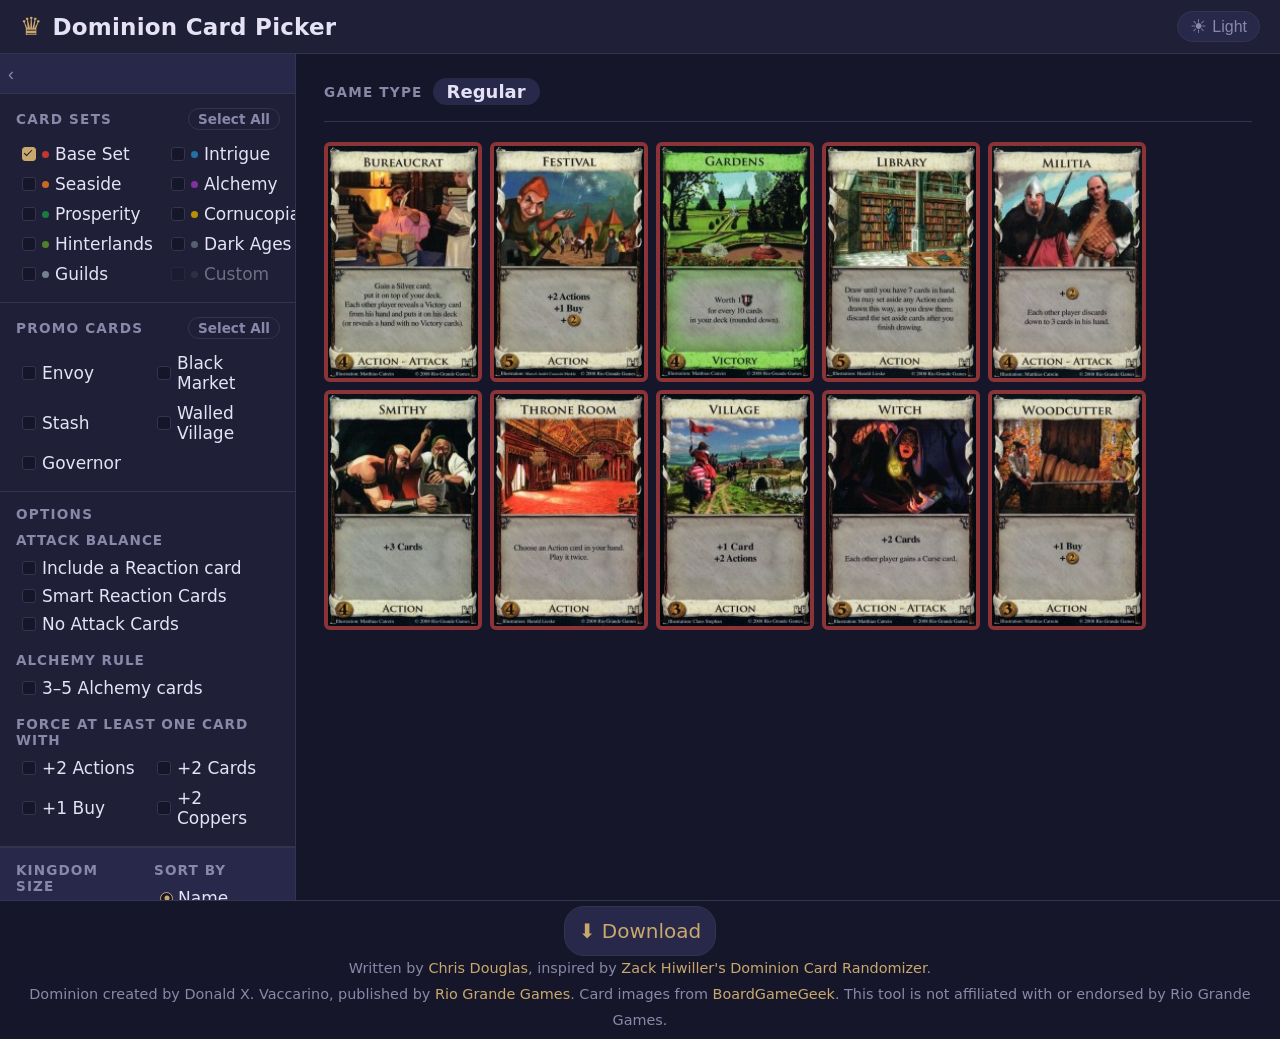
==== commit 85882dba: "Add download button." ====
--- a/index.html
+++ b/index.html
@@ -201,6 +201,9 @@
 
   <footer class="site-footer">
     <p>
+        <a href="./dominion_card_picker.zip" class="download-link" title="Download to run locally and use custom cards.">⬇ Download</a>
+    </p>
+    <p>
       Written by <a href="http://www.chrisdouglas.ca/games/dominion/" target="_blank" rel="noopener">Chris Douglas</a>,
       inspired by <a href="http://www.hiwiller.com/dominion/" target="_blank" rel="noopener">Zack Hiwiller's Dominion Card Randomizer</a>.<br />
       Dominion created by Donald X. Vaccarino, published by
--- a/css/index.css
+++ b/css/index.css
@@ -645,7 +645,7 @@
    ---------------------------------------------------- */
 .site-footer {
   border-top: 1px solid var(--border);
-  padding: 18px 24px;
+  padding: 5px 24px;
   font-size: .72rem;
   color: var(--text-muted);
   text-align: center;
@@ -653,6 +653,24 @@
   flex-shrink: 0;
 }
 
+.download-link {
+  display: inline-block;
+  margin-top: 0px;
+  padding: 6px 14px;
+  background: var(--bg-elevated);
+  border: 1px solid var(--border);
+  border-radius: var(--radius-pill);
+  color: var(--accent);
+  font-weight: 500;
+  text-decoration: none;
+  transition: all var(--transition);
+  font-size: 1rem;
+}
+.download-link:hover {
+  background: var(--bg-hover);
+  border-color: var(--accent);
+}
+
 /* ----------------------------------------------------
    Mid-width adjustment  (1024px)
    ---------------------------------------------------- */
